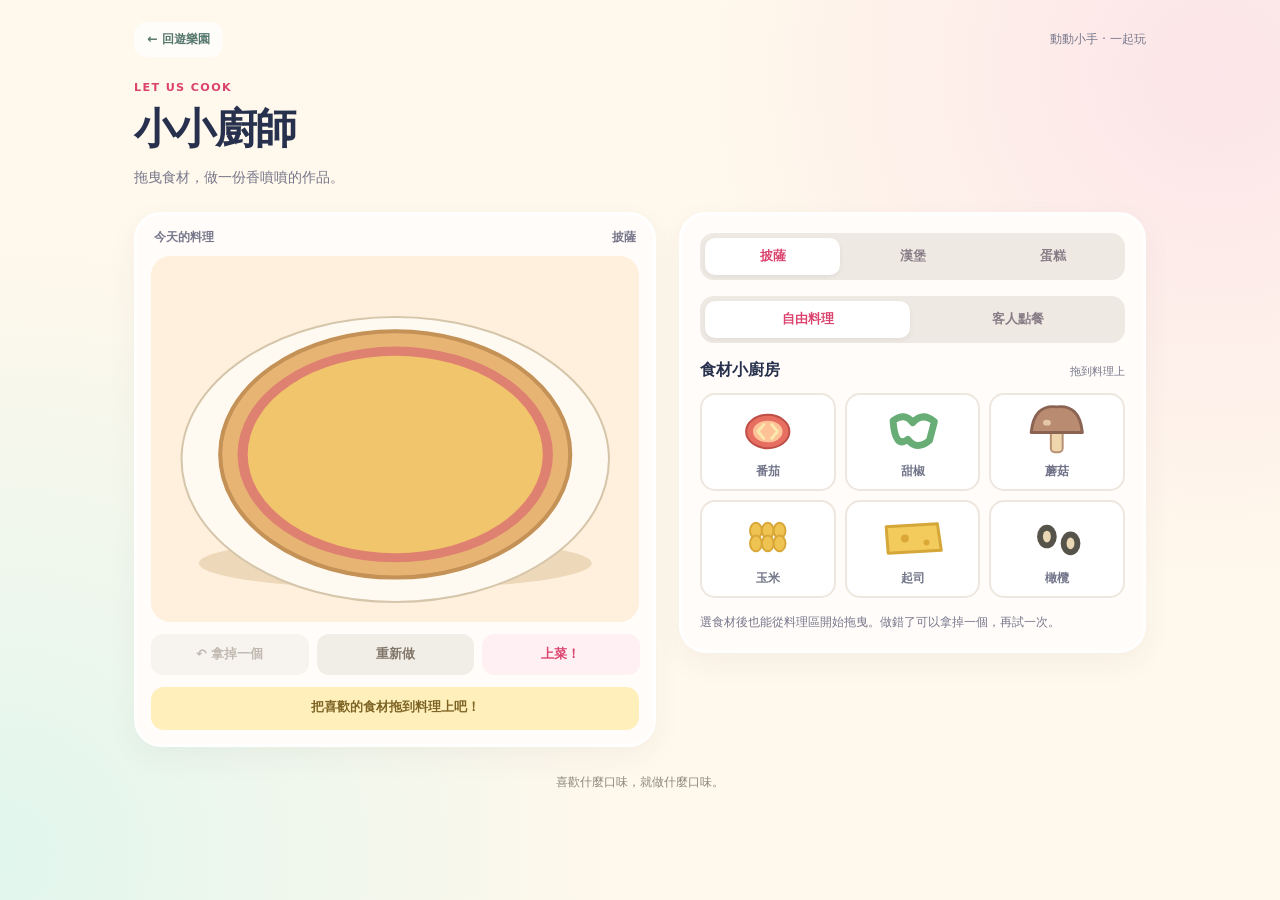
==== games/chef/index.html @ 9874aeab "Add chef, pet bath and room decorating games to the playground" ====
<!doctype html><html lang="zh-Hant"><head><meta charset="UTF-8"/><meta name="viewport" content="width=device-width, initial-scale=1, viewport-fit=cover"/><meta name="theme-color" content="#fff7e8"/><meta name="description" content="拖曳食材，做一份香噴噴的作品。"/><title>小小廚師 · 小小遊樂園</title><link rel="stylesheet" href="../play.css?v=10"/></head><body><main class="play-shell"><nav class="navigation" aria-label="遊戲導覽"><a href="../../index.html">← 回遊樂園</a><span>動動小手 · 一起玩</span></nav><header><p class="eyebrow">LET US COOK</p><h1>小小廚師</h1><p class="intro">拖曳食材，做一份香噴噴的作品。</p></header><div class="play-layout"><section class="stage-card" aria-label="遊戲區"><div class="stage-header"><span>今天的料理</span><span id="stageLabel"></span></div><div class="scene" id="scene"></div><div class="stage-actions"><button class="action neutral" id="undo" type="button">↶ 拿掉一個</button><button class="action neutral" id="restart" type="button">重新做</button><button class="action pink" id="serve" type="button">上菜！</button></div><p class="hint" id="hint" role="status"></p></section><section class="tool-panel" aria-label="工具箱"><div class="tabs" id="dishTabs" aria-label="選擇料理"></div><div class="tabs" id="modeTabs" aria-label="遊玩方式"><button class="tab selected" type="button" data-mode="free" aria-pressed="true">自由料理</button><button class="tab" type="button" data-mode="order" aria-pressed="false">客人點餐</button></div><div id="order" hidden><div class="panel-title"><h2>客人的小訂單</h2><span>不用趕，慢慢做</span></div><div id="orderChips" class="chips"></div></div><div class="panel-title"><h2>食材小廚房</h2><span>拖到料理上</span></div><div class="tile-grid" id="pantry"></div><p class="small-note">選食材後也能從料理區開始拖曳。做錯了可以拿掉一個，再試一次。</p></section></div><footer>喜歡什麼口味，就做什麼口味。</footer></main><dialog class="celebration" id="celebration"><p class="eyebrow">MADE BY YOU</p><h2>小廚師，上菜囉！</h2><div class="result" id="result"></div><p>這份料理，是你的作品。</p><button class="action" id="saveDish" type="button">↓ 存下料理</button><button class="action pink" id="nextDish" type="button">再做一份</button></dialog><script src="../play.js?v=10"></script><script src="game.js?v=10"></script></body></html>
---- games/play.css ----
:root {color-scheme:light;--ink:#27314d;--muted:#77778b;--pink:#db426d;font-family:ui-rounded,"Arial Rounded MT Bold","PingFang TC","Noto Sans TC",system-ui,sans-serif}
*{box-sizing:border-box}body{margin:0;min-height:100svh;color:var(--ink);background:radial-gradient(circle at 95% 8%,#fce5e8,transparent 35%),radial-gradient(circle at 0 95%,#e1f6ed,transparent 40%),#fff8ec}button,input{font:inherit}button{cursor:pointer}button,a,input{-webkit-tap-highlight-color:transparent}button:focus-visible,a:focus-visible,input:focus-visible{outline:3px solid #db426d;outline-offset:3px}[hidden]{display:none!important}
.play-shell{max-width:1060px;margin:auto;padding:max(22px,env(safe-area-inset-top)) 24px max(24px,env(safe-area-inset-bottom))}.navigation{display:flex;justify-content:space-between;align-items:center;gap:12px;font-size:.78rem;margin-bottom:24px;color:var(--muted)}.navigation a{padding:9px 13px;background:#ffffffb0;color:#55776d;border-radius:12px;text-decoration:none;font-weight:800}.eyebrow{margin:0 0 7px;font-size:.7rem;color:var(--pink);font-weight:900;letter-spacing:.12em}h1{margin:0;font-size:clamp(1.8rem,5vw,2.6rem);letter-spacing:-.04em}.intro{margin:9px 0 22px;color:var(--muted);font-size:.88rem;line-height:1.7}
.play-layout{display:grid;grid-template-columns:minmax(0,1.12fr) minmax(0,1fr);gap:23px;align-items:start}.stage-card,.tool-panel{border:3px solid #fff;border-radius:27px;background:#fffcf9;box-shadow:0 10px 30px #51414a0d}.stage-card{position:sticky;top:10px;overflow:hidden;padding:14px}.stage-header{display:flex;align-items:center;justify-content:space-between;gap:9px;font-size:.78rem;color:var(--muted);font-weight:800;margin:0 3px 10px}.scene{position:relative;overflow:hidden;border-radius:20px;touch-action:none;background:#fff3e5}.scene>svg{display:block;width:100%;height:auto}.scene canvas{position:absolute;inset:0;width:100%;height:100%;pointer-events:none}.stage-actions{display:flex;gap:8px;flex-wrap:wrap;margin-top:12px}.action{flex:1;min-height:41px;padding:10px 8px;border:0;border-radius:12px;background:#e5f5ed;color:#397765;font-size:.79rem;font-weight:900}.action.pink{background:#fff0f4;color:var(--pink)}.action.neutral{background:#f1eee8;color:#827669}.action:disabled{opacity:.5;cursor:default}.hint{margin:12px 0 0;padding:10px 12px;min-height:43px;border-radius:13px;background:#fff0bb;color:#7d6324;font-size:.79rem;line-height:1.6;text-align:center;font-weight:800}.tool-panel{padding:18px}.tabs{display:flex;gap:6px;flex-wrap:wrap;padding:5px;border-radius:14px;background:#eee9e3;margin-bottom:16px}.tab{flex:1;white-space:nowrap;padding:10px 5px;border:0;border-radius:10px;background:transparent;color:#877c86;font-size:.79rem;font-weight:800}.tab.selected{background:#fff;color:var(--pink);box-shadow:0 2px 5px #51414a12}.panel-title{display:flex;align-items:baseline;justify-content:space-between;gap:10px;margin:17px 0 12px}.panel-title h2,.panel-title h3{margin:0;font-size:.98rem}.panel-title span{font-size:.7rem;color:var(--muted)}.tile-grid{display:grid;grid-template-columns:repeat(3,minmax(0,1fr));gap:9px}.tile{min-width:0;touch-action:none;border:2px solid #eee7df;border-radius:15px;background:#fff;padding:5px 5px 9px;color:#727589;font-size:.76rem;font-weight:800;cursor:grab}.tile svg{display:block;width:100%;height:63px}.tile.selected{border-color:#e884a0;background:#fff0f4;color:var(--pink)}.tile:disabled{opacity:.4;cursor:default}.small-note{color:var(--muted);font-size:.74rem;line-height:1.7;margin:14px 0 0}.drag-layer{position:fixed;z-index:30;width:77px;height:68px;transform:translate(-50%,-50%);pointer-events:none;filter:drop-shadow(0 4px 3px #27314d33)}.drag-layer svg{width:100%;height:100%}.chips{display:flex;gap:7px;flex-wrap:wrap}.chip{display:flex;gap:5px;align-items:center;border-radius:10px;padding:6px 8px;background:#fff;color:var(--muted);font-size:.74rem}.chip svg{width:30px;height:27px}.chip.complete{color:#36715e;background:#ddf4e9}.meter{height:8px;overflow:hidden;border-radius:7px;background:#eee8de;margin-top:11px}.meter-fill{height:100%;background:#72c6af;width:0;transition:width .1s}.steps{display:flex;gap:4px;margin-bottom:16px}.step{flex:1;text-align:center;font-size:.72rem;color:#99918b;padding:9px 2px;border-radius:9px;background:#f1ede7}.step.current{background:#ffe8ee;color:var(--pink);font-weight:900}.step.done{background:#e1f4e9;color:#44846e}.swatches{display:flex;gap:10px;flex-wrap:wrap}.swatch{width:35px;height:35px;border:3px solid #fff;border-radius:50%;background:var(--color);box-shadow:0 0 0 1px #ded6cb}.swatch.selected{outline:2px solid #27314d;outline-offset:2px}.selection-tools{display:flex;gap:7px;margin-top:14px}.custom{display:flex;align-items:center;gap:10px;font-size:.75rem;color:var(--muted);margin-top:13px}.custom input{width:33px;height:28px;border:0;padding:0;background:none}.room-item{cursor:grab}.room-item.selected{filter:drop-shadow(0 0 4px #db426d55)}
.celebration{border:0;border-radius:28px;padding:26px;width:min(calc(100% - 32px),430px);text-align:center;color:var(--ink);background:#fffaf3;box-shadow:0 24px 70px #27314d33}.celebration::backdrop{background:#27314d66;backdrop-filter:blur(4px)}.celebration h2{margin:3px 0 10px;font-size:1.7rem}.celebration p{font-size:.89rem;color:var(--muted)}.celebration .reward{font-size:3.5rem}.celebration .result svg{width:100%;max-height:240px}.celebration .action{width:100%;margin-top:12px}footer{text-align:center;color:#8b877c;font-size:.75rem;margin-top:27px}
@media(max-width:680px){.play-shell{padding:18px 14px 24px}.navigation{margin-bottom:19px}.play-layout{grid-template-columns:1fr;gap:14px}.stage-card{z-index:3;padding:10px;top:6px;box-shadow:0 7px 24px #51414a18}.intro{font-size:.8rem;margin-bottom:16px}.scene>svg{max-height:250px}.tool-panel{padding:15px 12px}.tile svg{height:55px}.stage-actions{margin-top:8px}.action{font-size:.73rem;padding:9px 5px}.hint{font-size:.73rem;padding:8px;margin-top:9px;min-height:38px}.tile{font-size:.71rem}.tabs{gap:3px}.tab{font-size:.74rem}}
@media(prefers-reduced-motion:reduce){*,*::before,*::after{animation:none!important;transition:none!important}}
@media(max-width:680px){.scene{max-width:333px;margin-left:auto;margin-right:auto}.scene>svg{max-height:none}}
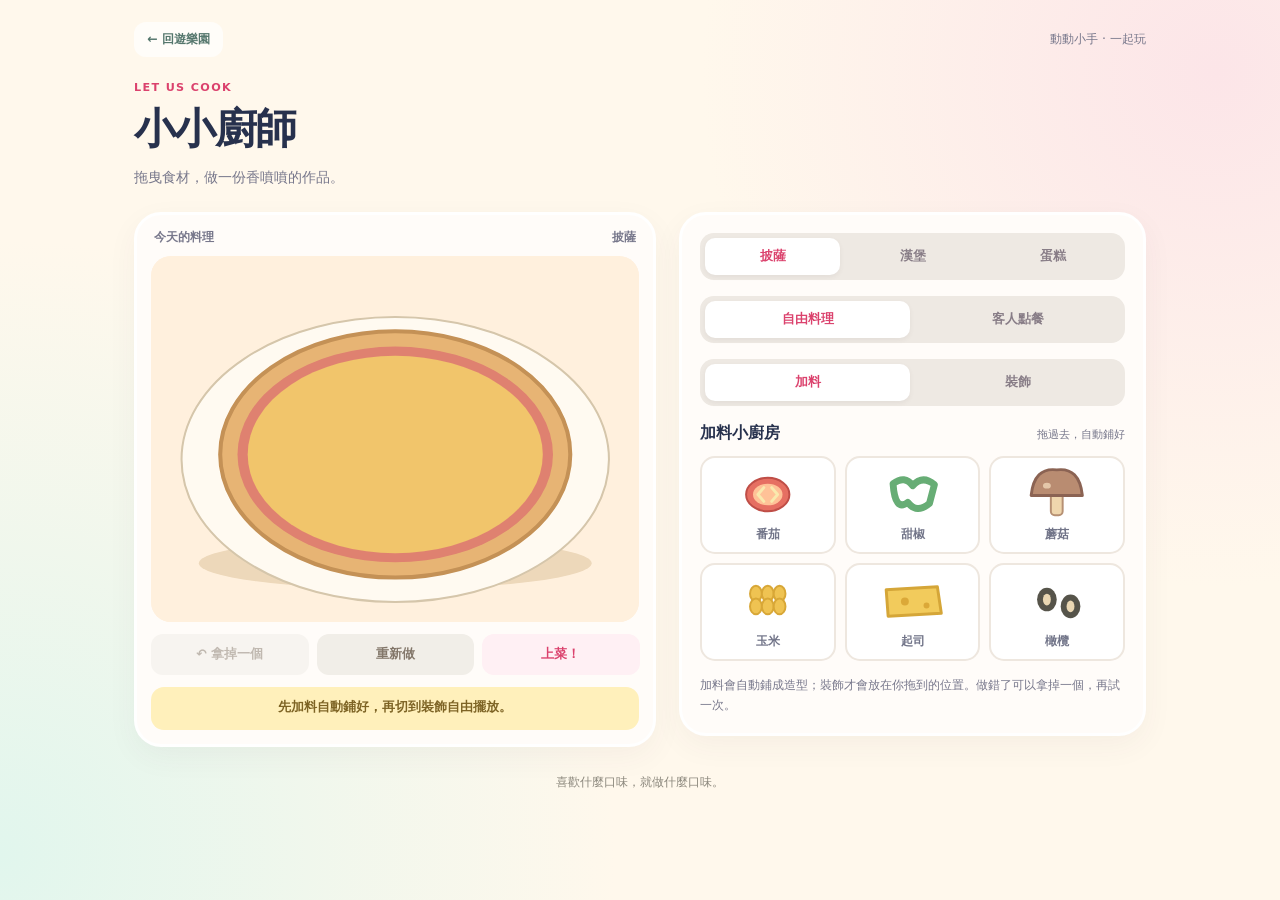
==== commit 115aba38: "Separate automatic ingredients and free decorations in chef game" ====
--- a/games/chef/index.html
+++ b/games/chef/index.html
@@ -1 +1 @@
-<!doctype html><html lang="zh-Hant"><head><meta charset="UTF-8"/><meta name="viewport" content="width=device-width, initial-scale=1, viewport-fit=cover"/><meta name="theme-color" content="#fff7e8"/><meta name="description" content="拖曳食材，做一份香噴噴的作品。"/><title>小小廚師 · 小小遊樂園</title><link rel="stylesheet" href="../play.css?v=10"/></head><body><main class="play-shell"><nav class="navigation" aria-label="遊戲導覽"><a href="../../index.html">← 回遊樂園</a><span>動動小手 · 一起玩</span></nav><header><p class="eyebrow">LET US COOK</p><h1>小小廚師</h1><p class="intro">拖曳食材，做一份香噴噴的作品。</p></header><div class="play-layout"><section class="stage-card" aria-label="遊戲區"><div class="stage-header"><span>今天的料理</span><span id="stageLabel"></span></div><div class="scene" id="scene"></div><div class="stage-actions"><button class="action neutral" id="undo" type="button">↶ 拿掉一個</button><button class="action neutral" id="restart" type="button">重新做</button><button class="action pink" id="serve" type="button">上菜！</button></div><p class="hint" id="hint" role="status"></p></section><section class="tool-panel" aria-label="工具箱"><div class="tabs" id="dishTabs" aria-label="選擇料理"></div><div class="tabs" id="modeTabs" aria-label="遊玩方式"><button class="tab selected" type="button" data-mode="free" aria-pressed="true">自由料理</button><button class="tab" type="button" data-mode="order" aria-pressed="false">客人點餐</button></div><div id="order" hidden><div class="panel-title"><h2>客人的小訂單</h2><span>不用趕，慢慢做</span></div><div id="orderChips" class="chips"></div></div><div class="panel-title"><h2>食材小廚房</h2><span>拖到料理上</span></div><div class="tile-grid" id="pantry"></div><p class="small-note">選食材後也能從料理區開始拖曳。做錯了可以拿掉一個，再試一次。</p></section></div><footer>喜歡什麼口味，就做什麼口味。</footer></main><dialog class="celebration" id="celebration"><p class="eyebrow">MADE BY YOU</p><h2>小廚師，上菜囉！</h2><div class="result" id="result"></div><p>這份料理，是你的作品。</p><button class="action" id="saveDish" type="button">↓ 存下料理</button><button class="action pink" id="nextDish" type="button">再做一份</button></dialog><script src="../play.js?v=10"></script><script src="game.js?v=10"></script></body></html>+<!doctype html><html lang="zh-Hant"><head><meta charset="UTF-8"/><meta name="viewport" content="width=device-width, initial-scale=1, viewport-fit=cover"/><meta name="theme-color" content="#fff7e8"/><meta name="description" content="拖曳食材，做一份香噴噴的作品。"/><title>小小廚師 · 小小遊樂園</title><link rel="stylesheet" href="../play.css?v=10"/></head><body><main class="play-shell"><nav class="navigation" aria-label="遊戲導覽"><a href="../../index.html">← 回遊樂園</a><span>動動小手 · 一起玩</span></nav><header><p class="eyebrow">LET US COOK</p><h1>小小廚師</h1><p class="intro">拖曳食材，做一份香噴噴的作品。</p></header><div class="play-layout"><section class="stage-card" aria-label="遊戲區"><div class="stage-header"><span>今天的料理</span><span id="stageLabel"></span></div><div class="scene" id="scene"></div><div class="stage-actions"><button class="action neutral" id="undo" type="button">↶ 拿掉一個</button><button class="action neutral" id="restart" type="button">重新做</button><button class="action pink" id="serve" type="button">上菜！</button></div><p class="hint" id="hint" role="status"></p></section><section class="tool-panel" aria-label="工具箱"><div class="tabs" id="dishTabs" aria-label="選擇料理"></div><div class="tabs" id="modeTabs" aria-label="遊玩方式"><button class="tab selected" type="button" data-mode="free" aria-pressed="true">自由料理</button><button class="tab" type="button" data-mode="order" aria-pressed="false">客人點餐</button></div><div id="order" hidden><div class="panel-title"><h2>客人的小訂單</h2><span>不用趕，慢慢做</span></div><div id="orderChips" class="chips"></div></div><div class="tabs" id="ingredientTabs" aria-label="加料與裝飾"><button class="tab selected" type="button" data-kind="add" aria-pressed="true">加料</button><button class="tab" type="button" data-kind="decorate" aria-pressed="false">裝飾</button></div><div class="panel-title"><h2 id="pantryTitle">加料小廚房</h2><span id="pantryHint">拖過去，自動鋪好</span></div><div class="tile-grid" id="pantry"></div><p class="small-note">加料會自動鋪成造型；裝飾才會放在你拖到的位置。做錯了可以拿掉一個，再試一次。</p></section></div><footer>喜歡什麼口味，就做什麼口味。</footer></main><dialog class="celebration" id="celebration"><p class="eyebrow">MADE BY YOU</p><h2>小廚師，上菜囉！</h2><div class="result" id="result"></div><p>這份料理，是你的作品。</p><button class="action" id="saveDish" type="button">↓ 存下料理</button><button class="action pink" id="nextDish" type="button">再做一份</button></dialog><script src="../play.js?v=10"></script><script src="game.js?v=11"></script></body></html>
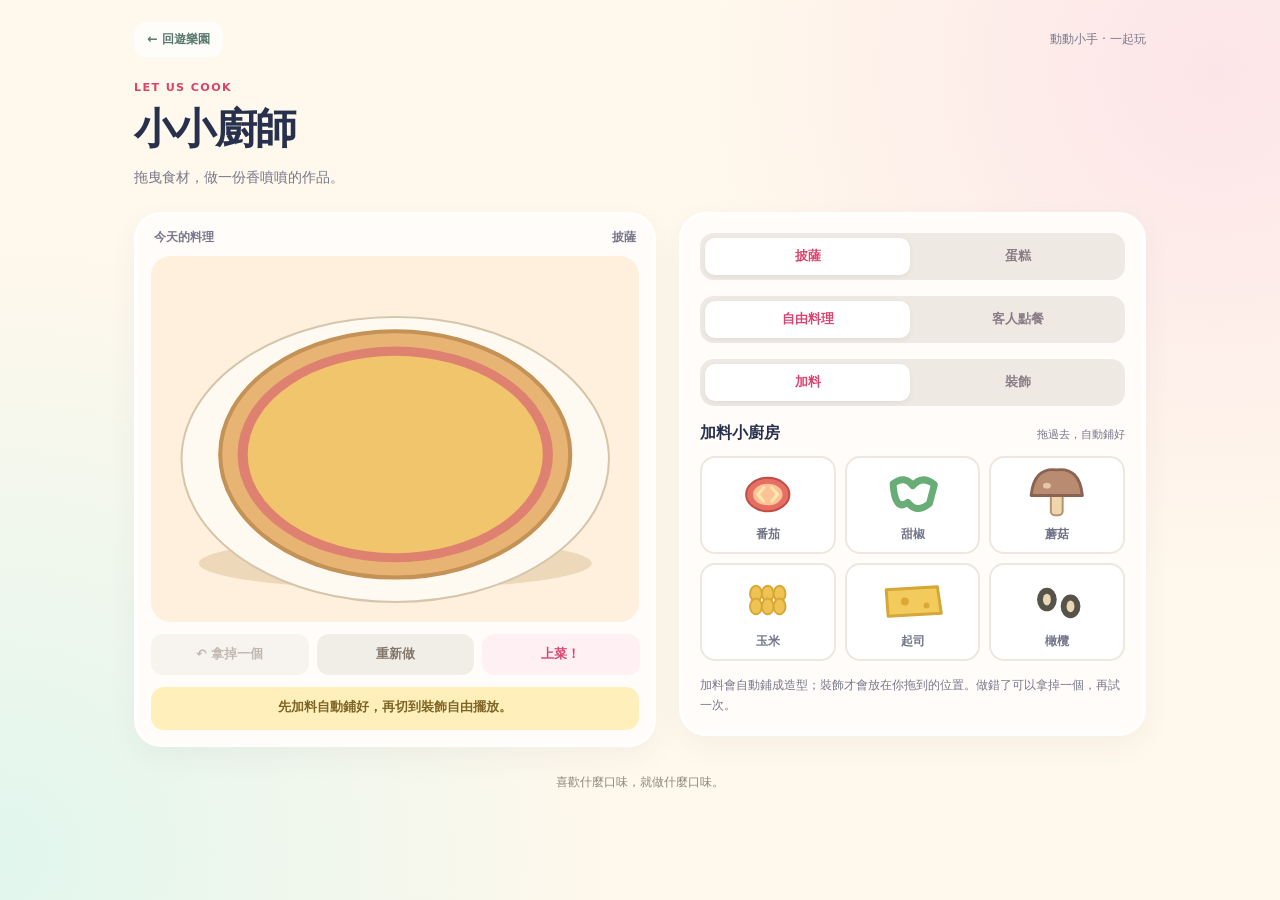
==== commit e9ab65cb: "Remove burger, add cake sandwich fillings and fruit decorations, support phone landscape" ====
--- a/games/chef/index.html
+++ b/games/chef/index.html
@@ -1 +1 @@
-<!doctype html><html lang="zh-Hant"><head><meta charset="UTF-8"/><meta name="viewport" content="width=device-width, initial-scale=1, viewport-fit=cover"/><meta name="theme-color" content="#fff7e8"/><meta name="description" content="拖曳食材，做一份香噴噴的作品。"/><title>小小廚師 · 小小遊樂園</title><link rel="stylesheet" href="../play.css?v=10"/></head><body><main class="play-shell"><nav class="navigation" aria-label="遊戲導覽"><a href="../../index.html">← 回遊樂園</a><span>動動小手 · 一起玩</span></nav><header><p class="eyebrow">LET US COOK</p><h1>小小廚師</h1><p class="intro">拖曳食材，做一份香噴噴的作品。</p></header><div class="play-layout"><section class="stage-card" aria-label="遊戲區"><div class="stage-header"><span>今天的料理</span><span id="stageLabel"></span></div><div class="scene" id="scene"></div><div class="stage-actions"><button class="action neutral" id="undo" type="button">↶ 拿掉一個</button><button class="action neutral" id="restart" type="button">重新做</button><button class="action pink" id="serve" type="button">上菜！</button></div><p class="hint" id="hint" role="status"></p></section><section class="tool-panel" aria-label="工具箱"><div class="tabs" id="dishTabs" aria-label="選擇料理"></div><div class="tabs" id="modeTabs" aria-label="遊玩方式"><button class="tab selected" type="button" data-mode="free" aria-pressed="true">自由料理</button><button class="tab" type="button" data-mode="order" aria-pressed="false">客人點餐</button></div><div id="order" hidden><div class="panel-title"><h2>客人的小訂單</h2><span>不用趕，慢慢做</span></div><div id="orderChips" class="chips"></div></div><div class="tabs" id="ingredientTabs" aria-label="加料與裝飾"><button class="tab selected" type="button" data-kind="add" aria-pressed="true">加料</button><button class="tab" type="button" data-kind="decorate" aria-pressed="false">裝飾</button></div><div class="panel-title"><h2 id="pantryTitle">加料小廚房</h2><span id="pantryHint">拖過去，自動鋪好</span></div><div class="tile-grid" id="pantry"></div><p class="small-note">加料會自動鋪成造型；裝飾才會放在你拖到的位置。做錯了可以拿掉一個，再試一次。</p></section></div><footer>喜歡什麼口味，就做什麼口味。</footer></main><dialog class="celebration" id="celebration"><p class="eyebrow">MADE BY YOU</p><h2>小廚師，上菜囉！</h2><div class="result" id="result"></div><p>這份料理，是你的作品。</p><button class="action" id="saveDish" type="button">↓ 存下料理</button><button class="action pink" id="nextDish" type="button">再做一份</button></dialog><script src="../play.js?v=10"></script><script src="game.js?v=11"></script></body></html>+<!doctype html><html lang="zh-Hant"><head><meta charset="UTF-8"/><meta name="viewport" content="width=device-width, initial-scale=1, viewport-fit=cover"/><meta name="theme-color" content="#fff7e8"/><meta name="description" content="拖曳食材，做一份香噴噴的作品。"/><title>小小廚師 · 小小遊樂園</title><link rel="stylesheet" href="../play.css?v=10"/><link rel="stylesheet" href="chef.css?v=14"/></head><body class="chef-game"><main class="play-shell"><nav class="navigation" aria-label="遊戲導覽"><a href="../../index.html">← 回遊樂園</a><span>動動小手 · 一起玩</span></nav><header><p class="eyebrow">LET US COOK</p><h1>小小廚師</h1><p class="intro">拖曳食材，做一份香噴噴的作品。</p></header><div class="play-layout"><section class="stage-card" aria-label="遊戲區"><div class="stage-header"><span>今天的料理</span><span id="stageLabel"></span></div><div class="scene" id="scene"></div><div class="stage-actions"><button class="action neutral" id="undo" type="button">↶ 拿掉一個</button><button class="action neutral" id="restart" type="button">重新做</button><button class="action pink" id="serve" type="button">上菜！</button></div><p class="hint" id="hint" role="status"></p></section><section class="tool-panel" aria-label="工具箱"><div class="tabs" id="dishTabs" aria-label="選擇料理"></div><div class="tabs" id="modeTabs" aria-label="遊玩方式"><button class="tab selected" type="button" data-mode="free" aria-pressed="true">自由料理</button><button class="tab" type="button" data-mode="order" aria-pressed="false">客人點餐</button></div><div id="order" hidden><div class="panel-title"><h2>客人的小訂單</h2><span>不用趕，慢慢做</span></div><div id="orderChips" class="chips"></div></div><div class="tabs" id="ingredientTabs" aria-label="加料與裝飾"><button class="tab selected" type="button" data-kind="add" aria-pressed="true">加料</button><button class="tab" type="button" data-kind="decorate" aria-pressed="false">裝飾</button></div><div class="panel-title"><h2 id="pantryTitle">加料小廚房</h2><span id="pantryHint">拖過去，自動鋪好</span></div><div class="tile-grid" id="pantry"></div><p class="small-note">加料會自動鋪成造型；裝飾才會放在你拖到的位置。做錯了可以拿掉一個，再試一次。</p></section></div><footer>喜歡什麼口味，就做什麼口味。</footer></main><dialog class="celebration" id="celebration"><p class="eyebrow">MADE BY YOU</p><h2>小廚師，上菜囉！</h2><div class="result" id="result"></div><p>這份料理，是你的作品。</p><button class="action" id="saveDish" type="button">↓ 存下料理</button><button class="action pink" id="nextDish" type="button">再做一份</button></dialog><script src="../play.js?v=10"></script><script src="game.js?v=14"></script></body></html>
--- a/games/chef/chef.css
+++ b/games/chef/chef.css
@@ -0,0 +1,11 @@
+/* A compact workspace keeps the dish and ingredients visible together on a sideways phone. */
+@media (orientation:landscape) and (max-height:600px) {
+ .chef-game .play-shell{padding:8px 12px;max-width:none}.chef-game .navigation{margin:0 0 6px;font-size:.7rem}.chef-game .navigation a{padding:5px 9px}.chef-game .navigation span,.chef-game header,.chef-game footer{display:none}
+ .chef-game .play-layout{display:grid;grid-template-columns:minmax(0,1fr) minmax(0,1.08fr);gap:10px;height:calc(100dvh - 49px);align-items:stretch}
+ .chef-game .stage-card{position:static;padding:8px;display:flex;flex-direction:column}.chef-game .stage-header{margin-bottom:3px;font-size:.68rem}.chef-game .scene{width:100%;max-width:none;min-height:0;flex:1;border-radius:12px;aspect-ratio:4/3;margin:auto;max-height:calc(100dvh - 151px);max-width:calc((100dvh - 151px)*4/3)}.chef-game .scene>svg{width:100%;height:100%;max-height:none}
+ .chef-game .stage-actions{margin-top:5px;gap:4px}.chef-game .action{font-size:.65rem;min-height:30px;padding:7px 3px}.chef-game .hint{font-size:.66rem;min-height:28px;padding:5px;margin-top:5px;line-height:1.35}
+ .chef-game .tool-panel{overflow-y:auto;overscroll-behavior:contain;padding:8px;scrollbar-width:thin}.chef-game .tabs{margin-bottom:6px;padding:3px}.chef-game .tab{padding:6px 3px;font-size:.67rem}.chef-game .panel-title{margin:7px 0}.chef-game .panel-title h2{font-size:.75rem}.chef-game .panel-title span{font-size:.6rem}.chef-game .tile-grid{grid-template-columns:repeat(4,minmax(0,1fr));gap:5px}.chef-game .tile{font-size:.63rem;padding:3px 2px 5px}.chef-game .tile svg{height:36px}.chef-game .small-note{display:none}.chef-game .chips{gap:3px}.chef-game .chip{font-size:.61rem;padding:3px 4px}.chef-game .chip svg{width:22px;height:21px}
+}
+@media (orientation:landscape) and (max-height:600px){.chef-game .scene{flex:none;width:min(100%,calc((100dvh - 190px)*4/3));height:auto;aspect-ratio:4/3;max-width:none;max-height:none}.chef-game .scene>svg{height:auto}}
+@media (orientation:landscape) and (max-height:340px){.chef-game .tile-grid{grid-template-columns:repeat(5,minmax(0,1fr))}.chef-game .tile svg{height:28px}}
+.chef-game .tab,.chef-game .action{touch-action:manipulation}
